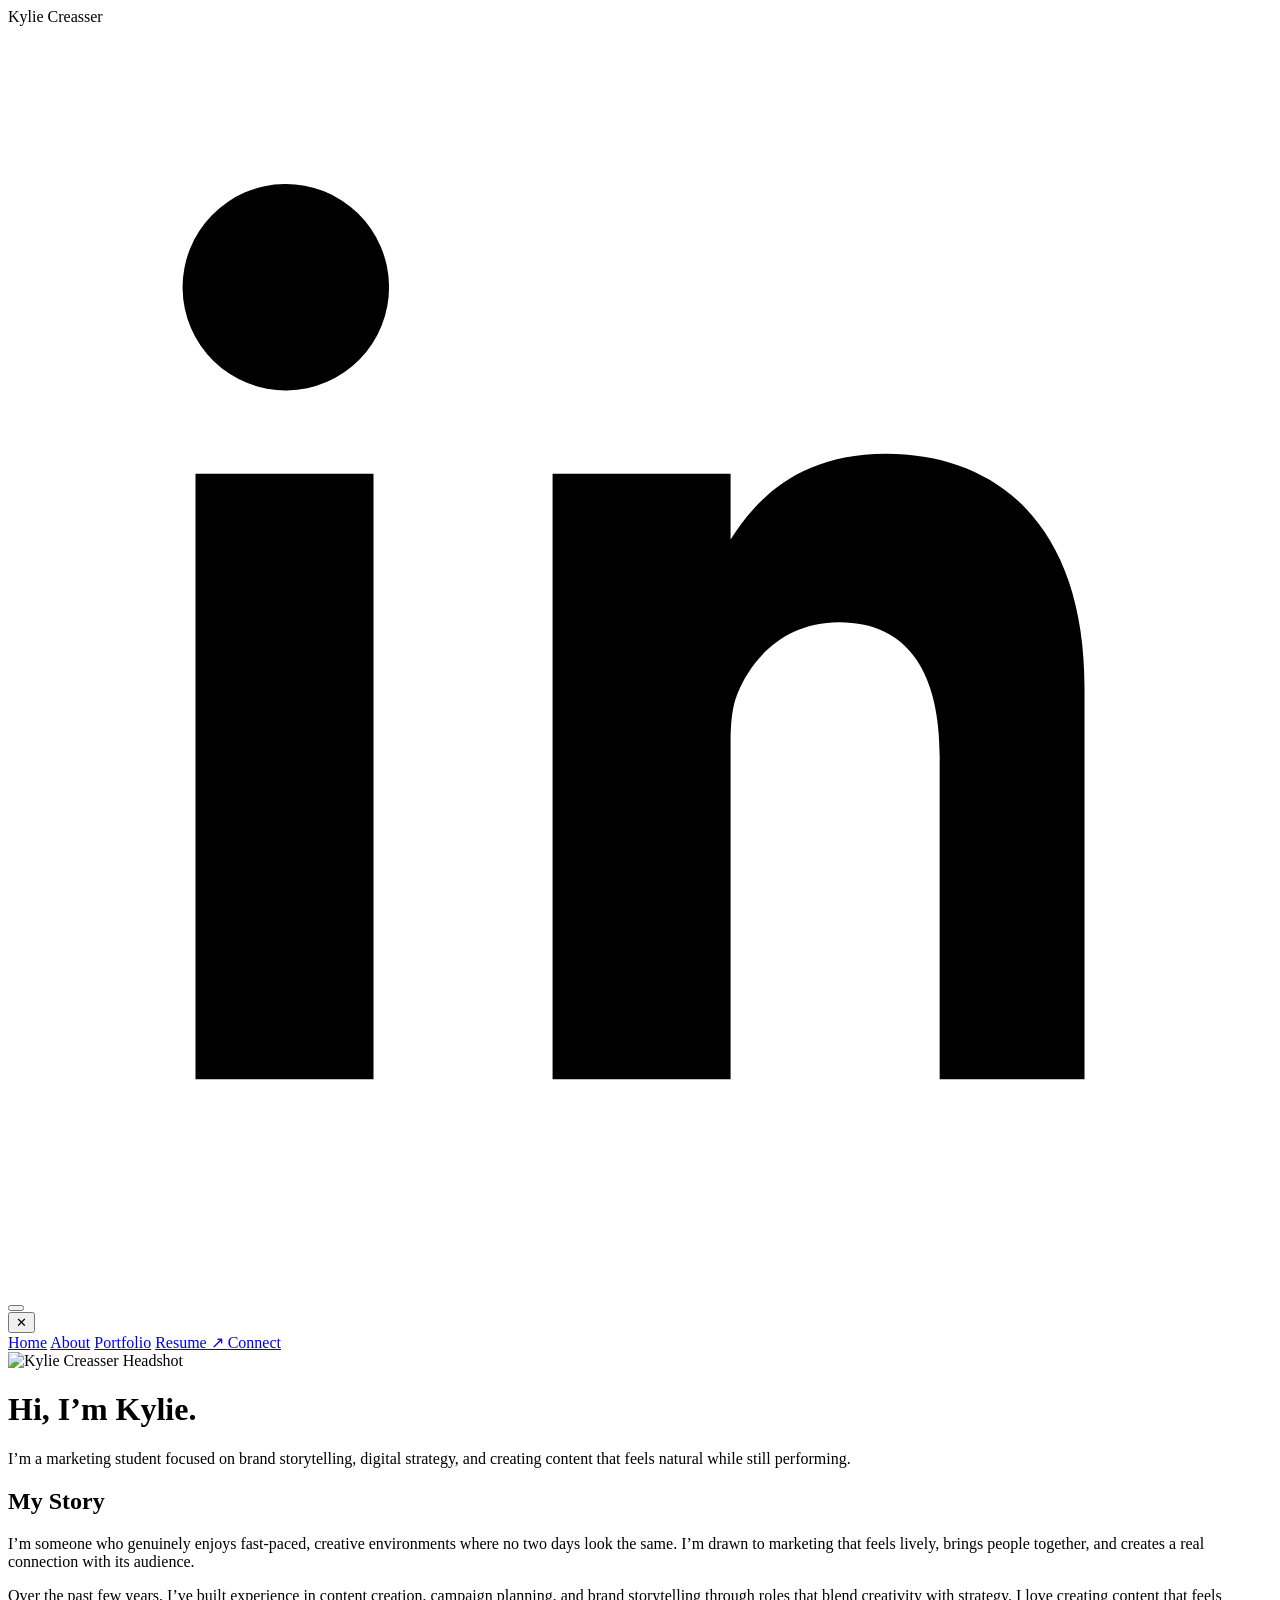
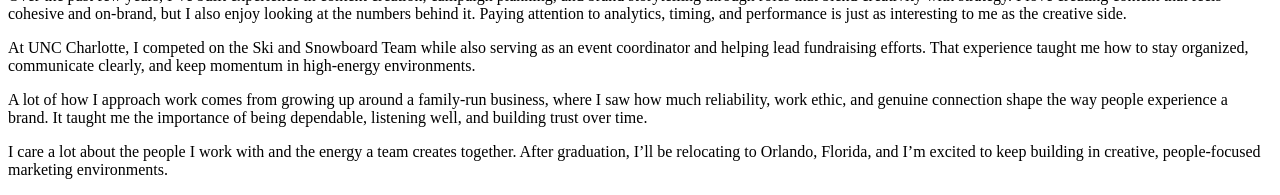
==== about.html @ ebdaeb6e "HTML Files" ====
<!DOCTYPE html>
<html>
<head>
    <title>About | Kylie Creasser</title>
    <link rel="preconnect" href="https://fonts.googleapis.com">
    <link rel="preconnect" href="https://fonts.gstatic.com" crossorigin>
    <link href="https://fonts.googleapis.com/css2?family=Fraunces:opsz,wght@9..144,600;9..144,800&family=Inter:wght@400;500;600&display=swap" rel="stylesheet">
    <link rel="stylesheet" href="styles.css">
</head>

<body>

  <!-- TOP BAR -->
  <div class="topbar">
    <div class="brand">Kylie Creasser</div>
  
    <a class="linkedin-btn" href="https://www.linkedin.com/in/kyliecreasser" target="_blank" rel="noopener noreferrer" aria-label="LinkedIn">
      <svg viewBox="0 0 24 24" aria-hidden="true">
        <path d="M6.94 8.5H3.56V20h3.38V8.5ZM5.25 3A1.96 1.96 0 1 0 5.3 6.92 1.96 1.96 0 0 0 5.25 3ZM20.44 12.55c0-3.02-1.61-4.43-3.77-4.43-1.74 0-2.52.96-2.95 1.63V8.5h-3.38V20h3.38v-6.41c0-.34.03-.67.13-.91.27-.67.89-1.36 1.93-1.36 1.36 0 1.91 1.03 1.91 2.54V20H20.44v-7.45Z"/>
      </svg>
    </a>
  
    <button class="menu-btn" id="openMenu" aria-label="Open menu">
      <span class="bar"></span>
      <span class="bar"></span>
      <span class="bar"></span>
    </button>
  </div>

  <!-- MENU OVERLAY -->
  <div class="menu-overlay" id="menuOverlay">
    <button class="close-btn" id="closeMenu" aria-label="Close menu">✕</button>

    <div class="menu-links">
      <a href="index.html" class="menu-link">Home</a>
      <a href="about.html" class="menu-link">About</a>
      <a href="portfolio.html" class="menu-link">Portfolio</a>
      <a href="resume.pdf" target="_blank" class="menu-link resume-link">
        Resume ↗
      </a>
      <a href="index.html#contact" class="menu-link">Connect</a>
    </div>
  </div>

  <!-- ABOUT CONTENT -->
  <div class="about-container">

    <div class="about-top">
      <div class="about-image">
        <!-- Replace src with your real headshot file later -->
        <img src="headshot.jpg" alt="Kylie Creasser Headshot">
      </div>

      <div class="about-intro">
        <h1>Hi, I’m Kylie.</h1>
        <p class="hero-deck">
          I’m a marketing student focused on brand storytelling, digital strategy, and creating content that feels natural while still performing.
          </p>
      </div>
    </div>

    <div class="about-story">
      <h2>My Story</h2>
    
      <p>
        I’m someone who genuinely enjoys fast-paced, creative environments where no two days look the same. I’m drawn to marketing that feels lively, brings people together, and creates a real connection with its audience.
      </p>
    
      <p>
        Over the past few years, I’ve built experience in content creation, campaign planning, and brand storytelling through roles that blend creativity with strategy. I love creating content that feels cohesive and on-brand, but I also enjoy looking at the numbers behind it. Paying attention to analytics, timing, and performance is just as interesting to me as the creative side.
      </p>
    
      <p>
        At UNC Charlotte, I competed on the Ski and Snowboard Team while also serving as an event coordinator and helping lead fundraising efforts. That experience taught me how to stay organized, communicate clearly, and keep momentum in high-energy environments.
      </p>
    
      <p>
        A lot of how I approach work comes from growing up around a family-run business, where I saw how much reliability, work ethic, and genuine connection shape the way people experience a brand. It taught me the importance of being dependable, listening well, and building trust over time.
      </p>
    
      <p>
        I care a lot about the people I work with and the energy a team creates together. After graduation, I’ll be relocating to Orlando, Florida, and I’m excited to keep building in creative, people-focused marketing environments.
      </p>
    </div>
  </div>
  

  <script src="script.js"></script>
</body>
</html>
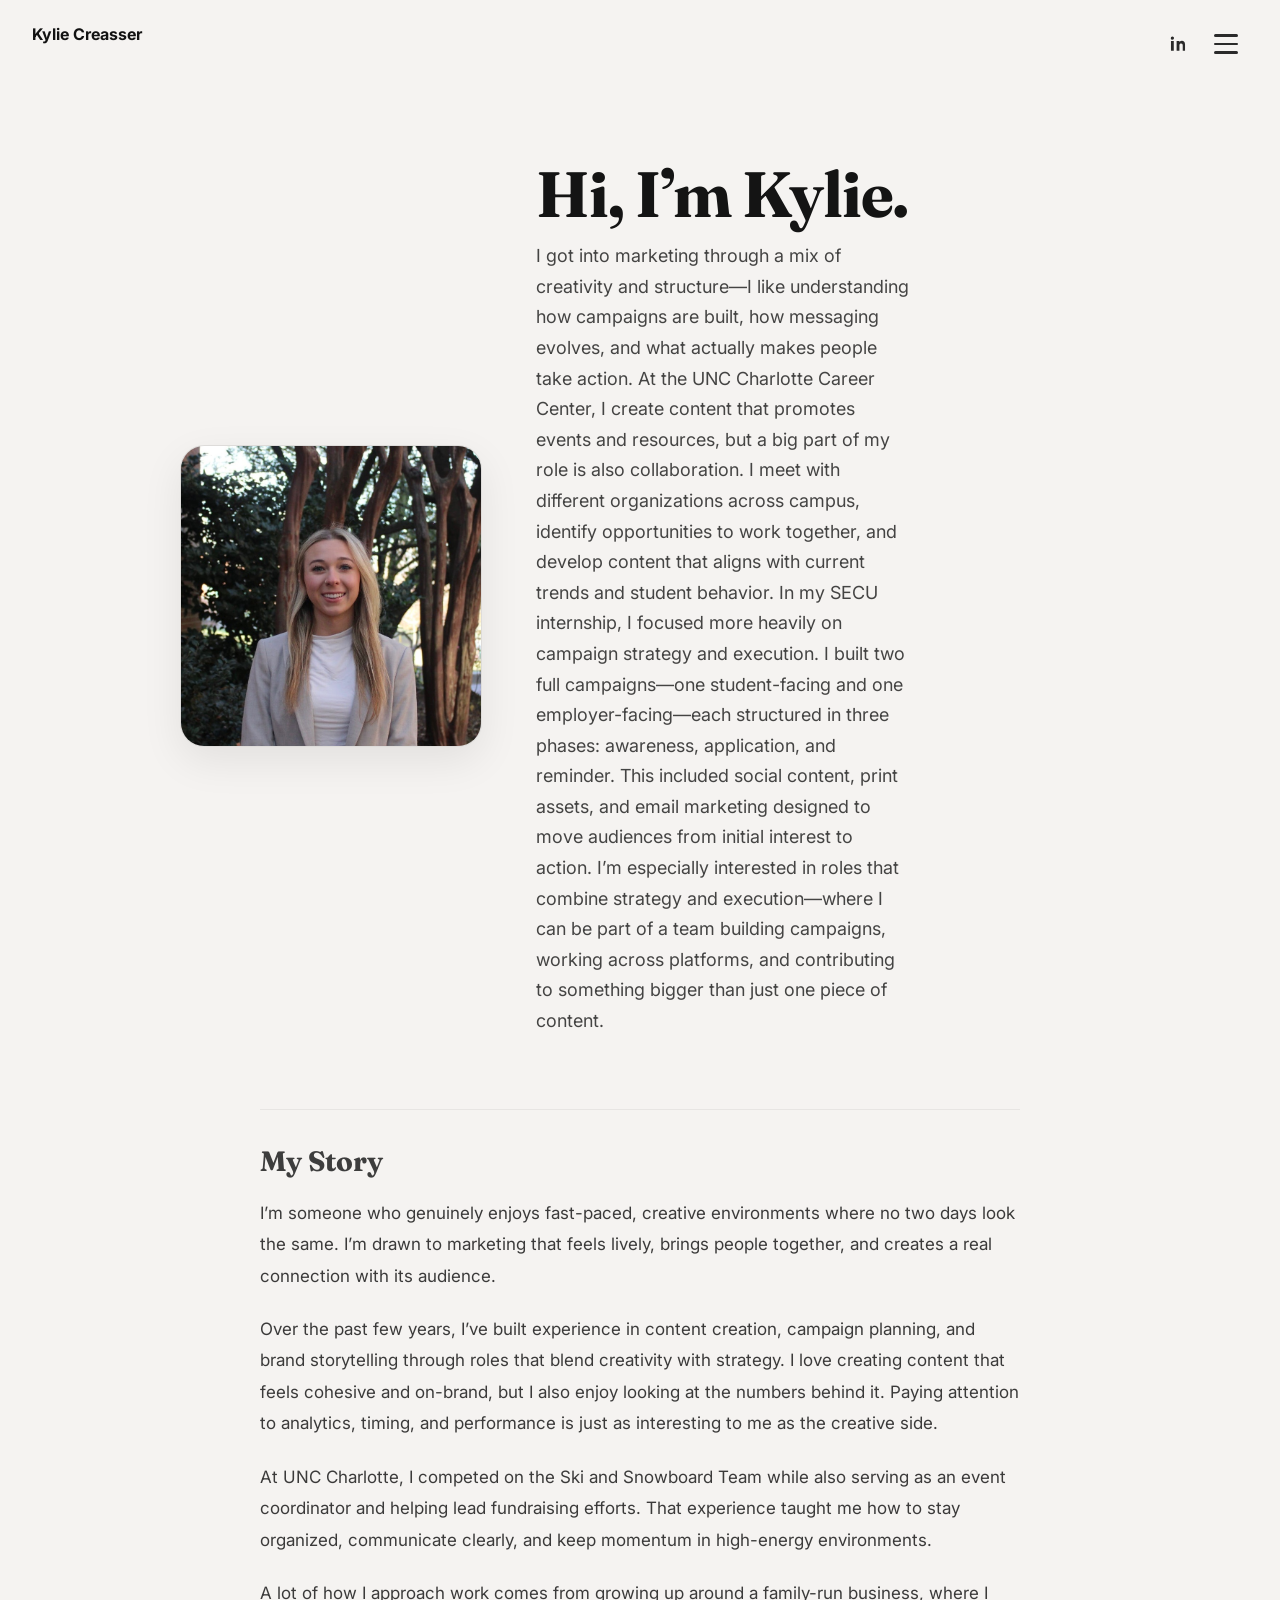
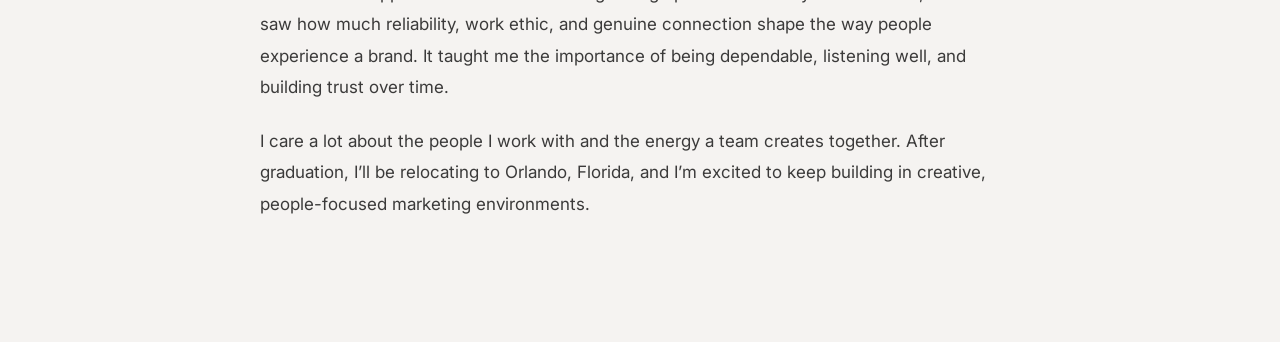
==== commit 6f27c7a7: "Info Updates" ====
--- a/about.html
+++ b/about.html
@@ -54,8 +54,13 @@
       <div class="about-intro">
         <h1>Hi, I’m Kylie.</h1>
         <p class="hero-deck">
-          I’m a marketing student focused on brand storytelling, digital strategy, and creating content that feels natural while still performing.
-          </p>
+          I got into marketing through a mix of creativity and structure—I like understanding how campaigns are built, how messaging evolves, and what actually makes people take action.
+
+          At the UNC Charlotte Career Center, I create content that promotes events and resources, but a big part of my role is also collaboration. I meet with different organizations across campus, identify opportunities to work together, and develop content that aligns with current trends and student behavior.
+
+          In my SECU internship, I focused more heavily on campaign strategy and execution. I built two full campaigns—one student-facing and one employer-facing—each structured in three phases: awareness, application, and reminder. This included social content, print assets, and email marketing designed to move audiences from initial interest to action.
+
+          I’m especially interested in roles that combine strategy and execution—where I can be part of a team building campaigns, working across platforms, and contributing to something bigger than just one piece of content.
       </div>
     </div>
 
--- a/styles.css
+++ b/styles.css
@@ -0,0 +1,1602 @@
+body{
+    font-family: var(--sans);
+    margin: 0;
+    padding-top: 120px;
+    color: #121212;
+   background: #f5f3f1; /* warmer and cleaner */
+  }
+
+  h1, h2, h3{
+    font-family: var(--serif);
+    color: #141414;
+  }
+  
+  h2{
+    opacity: 0.85;
+  }
+  
+  h3{
+    color: #4c39c7; /* deeper, richer, less electric */
+  }
+
+p {
+    max-width: 600px;
+    margin: 0 auto;
+    line-height: 1.6;
+}
+
+.section {
+    background-color: #1c1c1c;
+    padding: 30px;
+    margin: 30px auto;
+    border-radius: 12px;
+    max-width: 700px;
+}
+
+h4{
+    margin-top: 25px;
+    margin-bottom: 10px;
+    font-family: var(--sans);
+    font-weight: 600;
+    color: #2a2a2a;
+    letter-spacing: 0.02em;
+}
+
+ul{
+    padding-left: 20px;
+    margin: 10px 0 0 0;
+    max-width: 600px;
+}
+ul li::marker{
+    color: #4c39c7;
+    font-size: 0.9em;
+}
+
+li{
+    margin: 8px 0;
+    color: #2a2a2a;
+    line-height: 1.6;
+  }
+
+.cards {
+    display: flex;
+    gap: 20px;
+    margin-top: 20px;
+    justify-content: center;
+    flex-wrap: wrap;
+}
+
+.card {
+    background-color: #2a2a2a;
+    padding: 20px;
+    border-radius: 10px;
+    width: 200px;
+}
+
+.card h5 {
+    margin-top: 0;
+    color: #7c5cff;
+}
+
+/* --- HAMBURGER MENU --- */
+
+.topbar {
+  position: fixed;
+  top: 0;
+  left: 0;
+  width: 100%;
+  padding: 24px 32px;
+  z-index: 20000;
+  box-sizing: border-box;
+}
+
+.brand {
+  position: absolute;
+  top: 24px;
+  left: 32px;
+  font-weight: 700;
+}
+
+.menu-btn {
+  position: absolute;
+  top: 24px;
+  right: 32px;
+  z-index: 20001;
+  background: transparent;
+  border: 0;
+  cursor: pointer;
+  display: inline-flex;
+  flex-direction: column;
+  gap: 6px;
+  padding: 10px;
+  align-items: flex-end;
+  justify-content: center;
+  border-radius: 12px;
+  appearance: none;
+  -webkit-appearance: none;
+}
+
+.menu-btn:focus,
+.menu-btn:focus-visible {
+  outline: none;
+  box-shadow: none;
+}
+
+.bar {
+  width: 24px;
+  height: 2.5px;
+  background: #2a2a2a;
+  border-radius: 99px;
+  display: block;
+}
+
+/* Overlay hidden by default */
+.menu-overlay {
+  position: fixed;
+  inset: 0;
+  background: rgba(0, 0, 0, 0.95);
+  display: none;
+  z-index: 30000;
+}
+
+.menu-overlay.open {
+  display: flex;
+  align-items: center;
+  justify-content: center;
+}
+
+.close-btn {
+  position: absolute;
+  top: 24px;
+  right: 32px;
+  font-size: 28px;
+  background: none;
+  border: none;
+  color: white;
+  cursor: pointer;
+  z-index: 30001;
+}
+
+.menu-links {
+  display: flex;
+  flex-direction: column;
+  gap: 40px;
+  text-align: center;
+}
+
+.menu-link {
+  font-family: var(--serif);
+  font-size: clamp(48px, 8vw, 110px);
+  font-weight: 700; /* slightly bolder like your title */
+  letter-spacing: -0.03em;
+  color: #666;
+  text-decoration: none;
+  transition: 0.3s;
+}
+
+.menu-link:hover {
+  color: white;
+}
+body.menu-open .menu-btn {
+  opacity: 0;
+  pointer-events: none;
+}
+
+/* --- ABOUT PAGE LAYOUT --- */
+.about-container {
+  max-width: 1100px;
+  margin: 0 auto;
+  padding: 40px 24px 100px;
+}
+
+.about-top {
+  display: grid;
+  grid-template-columns: 300px 1fr;
+  gap: 56px;
+  align-items: center;
+  max-width: 920px;
+  margin: 0 auto;
+}
+
+.about-image img {
+  width: 100%;
+  aspect-ratio: 1 / 1;
+  object-fit: cover;
+  border-radius: 24px;
+  background: rgba(0,0,0,0.04);
+  border: 1px solid rgba(0,0,0,0.06);
+  box-shadow: 0 14px 40px rgba(0,0,0,0.08);
+}
+
+.about-intro h1 {
+  margin: 0 0 14px 0;
+  font-size: clamp(42px, 5vw, 64px);
+  line-height: 1.05;
+  letter-spacing: -0.02em;
+}
+
+.about-intro p {
+  margin: 0;
+  max-width: 34ch;
+  font-size: 18px;
+  line-height: 1.7;
+  color: rgba(0,0,0,0.72);
+}
+
+.about-story {
+  max-width: 760px;
+  margin: 72px auto 0;
+  padding-top: 34px;
+  border-top: 1px solid rgba(0,0,0,0.06);
+}
+
+.about-story h2 {
+  margin: 0 0 20px 0;
+  font-size: 28px;
+  color: rgba(0,0,0,0.88);
+  text-align: left;
+}
+
+.about-story p {
+  margin: 0 0 22px 0;
+  max-width: none;
+  font-size: 17px;
+  line-height: 1.85;
+  color: rgba(0,0,0,0.76);
+}
+
+@media (max-width: 860px) {
+  .about-top {
+    grid-template-columns: 1fr;
+    text-align: center;
+    gap: 28px;
+  }
+
+  .about-image {
+    max-width: 320px;
+    margin: 0 auto;
+  }
+
+  .about-intro p {
+    margin: 0 auto;
+    max-width: 36ch;
+  }
+
+  .about-story {
+    margin-top: 56px;
+  }
+}
+ /* --- CONNECT SECTION (clean + readable) --- */
+
+.connect-section {
+  margin-top: 120px;
+  padding: 60px 20px;
+  text-align: center;
+}
+
+.connect-section h2 {
+  font-size: 40px;
+  margin-bottom: 10px;
+  color: #141414;
+}
+
+.connect-section p {
+  margin-bottom: 30px;
+  color: rgba(0,0,0,0.65);
+}
+
+.connect-buttons {
+  display: flex;
+  gap: 16px;
+  justify-content: center;
+  flex-wrap: wrap;
+}
+
+.connect-btn {
+  padding: 14px 26px;
+  border-radius: 999px;
+  text-decoration: none;
+  font-weight: 600;
+  color: #2a2a2a;
+  background: rgba(255,255,255,0.7);
+  border: 1px solid rgba(0,0,0,0.08);
+  backdrop-filter: blur(6px);
+  transition: 0.25s ease;
+}
+
+.connect-btn:hover {
+  background: #4c39c7;
+  color: white;
+  border-color: #4c39c7;
+  transform: translateY(-2px);
+}
+
+  /* --- BRAND FONTS --- */
+:root{
+    --serif: "Fraunces", serif;
+    --sans: "Inter", system-ui, -apple-system, Segoe UI, Roboto, Arial;
+  }
+  
+  
+  /* Headline font */
+  h1{
+    font-family: var(--serif);
+    letter-spacing: -0.02em;
+  }
+  
+  /* ---------- HOME: dynamic pastel background ---------- */
+.home-bg{
+    min-height: 100vh;
+    position: relative;
+    overflow: hidden;
+  }
+  
+  
+  
+
+  
+  
+  
+  
+  /* ---------- HOME HERO (text on background) ---------- */
+  .home-hero{
+    max-width: 900px;
+    margin: 0 auto;
+    padding: 160px 28px 90px;
+    text-align: left;
+  }
+  
+  .home-title{
+    font-family: var(--serif, "Fraunces", serif);
+    font-size: clamp(52px, 7vw, 86px);
+    letter-spacing: -0.03em;
+    margin: 0 0 10px 0;
+    color: rgba(0,0,0,0.88);
+  }
+  
+  .home-subtitle{
+    margin: 0 0 26px 0;
+    font-size: 18px;
+    color: rgba(0,0,0,0.62);
+    max-width: 560px;
+  }
+  
+  .home-actions{
+    display: flex;
+    gap: 14px;
+  }
+  
+  .home-btn{
+    display: inline-block;
+    padding: 14px 18px;
+    border-radius: 12px;
+    text-decoration: none;
+    background: rgba(255,255,255,0.65);
+    border: 1px solid rgba(255,255,255,0.55);
+    backdrop-filter: blur(10px);
+    color: rgba(0,0,0,0.85);
+    font-weight: 600;
+  }
+  
+  .home-btn:hover{
+    background: rgba(255,255,255,0.78);
+  }
+
+  #bgCanvas{
+    position: fixed;
+    inset: 0;
+    width: 100%;
+    height: 100%;
+    z-index: -3;        /* behind your gradient + content */
+    pointer-events: none;
+  }
+
+ /* ===== PORTFOLIO PAGE ===== */
+
+ .portfolio-hero {
+  padding: 160px 40px 60px;
+  text-align: center;
+}
+
+ .portfolio-hero h1 {
+  font-size: 72px;
+  margin-bottom: 10px;
+  display: inline-block;
+
+  background: linear-gradient(
+    90deg,
+    #f2a7c6,
+    #f4b183,
+    #9ec5c4
+  );
+
+  background-clip: text;
+  -webkit-background-clip: text;
+  -webkit-text-fill-color: transparent;
+}
+
+
+
+.portfolio-hero p {
+  font-size: 20px;
+  color: #555;
+  max-width: 600px;
+  margin: 0 auto;
+}
+
+.portfolio-block {
+  padding: 60px 40px;
+  max-width: 1100px;
+  margin: 0 auto;
+}
+
+.portfolio-block h2 {
+  font-size: 34px;
+  margin-bottom: 15px;
+}
+
+.portfolio-block p {
+  margin-bottom: 30px;
+  color: #444;
+}
+
+.portfolio-grid {
+  display: grid;
+  grid-template-columns: repeat(auto-fit, minmax(260px, 1fr));
+  gap: 28px;
+}
+
+.work-card {
+  display: block;
+  position: relative;
+  overflow: hidden;
+  background: rgba(255,255,255,0.92);
+  padding: 28px;
+  border-radius: 22px;
+  text-decoration: none;
+  color: #121212;
+  border: 1px solid rgba(0,0,0,0.05);
+  box-shadow: 0 10px 28px rgba(0,0,0,0.05);
+  transition: transform 0.25s ease, box-shadow 0.25s ease;
+}
+
+.work-card::before {
+  content: "";
+  position: absolute;
+  top: 0;
+  left: 0;
+  width: 100%;
+  height: 4px;
+  background: linear-gradient(to right, #d8d1ca, #c6beb7);
+  opacity: 0;
+  transition: opacity 0.25s ease;
+}
+
+.work-card:hover {
+  transform: translateY(-6px);
+  box-shadow: 0 16px 40px rgba(0,0,0,0.08);
+}
+
+.work-card:hover::before {
+  opacity: 1;
+}
+
+.work-card h3 {
+  margin: 0 0 12px 0;
+  font-size: 28px;
+  line-height: 1.08;
+  letter-spacing: -0.02em;
+  color: #141414;
+}
+
+.work-card p {
+  font-size: 15px;
+  line-height: 1.65;
+  color: rgba(0,0,0,0.68);
+  margin: 0;
+}
+
+.detail {
+  margin-top: 26px;
+  padding: 22px 24px;
+  border-radius: 16px;
+  background: rgba(255,255,255,0.55);
+  border: 1px solid rgba(0,0,0,0.06);
+}
+
+.detail h3 {
+  margin: 0 0 8px 0;
+}
+
+.big-card {
+  min-height: 250px;
+  display: flex;
+  flex-direction: column;
+  justify-content: space-between;
+}
+
+.work-card .pill {
+  display: inline-block;
+  margin-top: 20px;
+  font-size: 12px;
+  padding: 7px 12px;
+  border-radius: 999px;
+  background: rgba(0,0,0,0.05);
+  border: 1px solid rgba(0,0,0,0.06);
+  color: rgba(0,0,0,0.68);
+  width: fit-content;
+}
+
+  /* ===== PROJECT PAGE ===== */
+
+  .project-hero{
+    padding: 40px 40px 40px;   /* was huge */
+    max-width: 900px;
+    margin: 0 auto;
+  }
+  
+  .project-hero h1{
+    font-size: 46px;
+    margin-bottom: 12px;
+  }
+  
+  .project-hero p{
+    font-size: 18px;
+    color: #3a3a3a;
+    line-height: 1.6;
+  }
+  
+  .project-section{
+    padding: 70px 20px;
+    max-width: 900px;
+    margin: 0 auto;
+  }
+  
+  .project-section h2{
+    margin-bottom: 24px;
+    color: #1a1a1a;
+    letter-spacing: -0.01em;
+  }
+  
+  .meta-grid{
+    display: grid;
+    grid-template-columns: 1fr 1fr;
+    gap: 40px;
+  }
+  
+  .phase-card{
+    background: #ffffff;
+    border: 1px solid rgba(0,0,0,0.05);
+    border-left: 4px solid #4c39c7; /* subtle brand accent */
+    padding: 28px;
+    border-radius: 16px;
+    margin-bottom: 28px;
+    box-shadow: 0 10px 28px rgba(0,0,0,0.06);
+    transition: transform 0.25s ease, box-shadow 0.25s ease;
+  }
+  .phase-card:hover{
+    transform: translateY(-4px);
+    box-shadow: 0 16px 40px rgba(0,0,0,0.08);
+  }
+  
+  .work-grid{
+    display: grid;
+    grid-template-columns: repeat(auto-fit, minmax(220px, 1fr));
+    gap: 20px;
+  }
+  
+  .work-placeholder{
+    background: #f3f3f3;
+    height: 180px;
+    border-radius: 14px;
+    display: flex;
+    align-items: center;
+    justify-content: center;
+    color: #777;
+    font-size: 14px;
+  }
+  .impact-grid{
+    display: grid;
+    grid-template-columns: repeat(auto-fit, minmax(220px, 1fr));
+    gap: 20px;
+  }
+  
+  .impact-card{
+    padding: 22px;
+    border-radius: 16px;
+    background: rgba(255,255,255,0.6);
+    border: 1px solid rgba(0,0,0,0.05);
+  }
+  
+  .impact-card h3{
+    margin-top: 0;
+    margin-bottom: 10px;
+  }
+
+  /*override?*/
+  .phase-card h3{
+    color: #4c39c7;
+    font-weight: 600;
+  }
+
+  /* Subtle alternating sections for visual rhythm */
+.project-section:nth-of-type(even){
+    background: rgba(0,0,0,0.02);
+    border-top: 1px solid rgba(0,0,0,0.04);
+    border-bottom: 1px solid rgba(0,0,0,0.04);
+  }
+
+  .work-image{
+    width: 100%;
+    border-radius: 14px;
+    object-fit: cover;
+    box-shadow: 0 8px 20px rgba(0,0,0,0.06);
+    transition: transform 0.3s ease;
+  }
+  
+  .work-image:hover{
+    transform: scale(1.02);
+  }
+
+/* ===== ASSET SHOWCASE (clean + consistent sizing) ===== */
+
+.asset-showcase{
+    display: grid;
+    grid-template-columns: 1.3fr 1fr;
+    gap: 28px;
+    align-items: start;
+    margin-top: 30px;
+  }
+  
+  /* Featured card spans rows (your current layout idea) */
+  .asset-card.featured{
+    grid-row: span 2;
+  }
+  
+  .asset-card{
+    margin: 0;
+    background: #ffffff;
+    border-radius: 20px;
+    overflow: hidden;
+    box-shadow: 0 14px 40px rgba(0,0,0,0.08);
+    border: 1px solid rgba(0,0,0,0.06);
+  }
+  
+  /* Make the link behave like a block so the image fills cleanly */
+  .asset-card > a{
+    display: block;
+    width: 100%;
+  }
+  
+  /*
+    Key change:
+    - Remove height:100% (causes weird stretching)
+    - Use height:auto so images keep their natural proportions
+    - Control size with max-height instead of forcing hard heights
+  */
+  .asset-card img{
+    width: 100%;
+    height: auto;
+    display: block;
+    object-fit: contain;
+    background: #f3f1ee;
+    padding: 18px;
+    box-sizing: border-box;
+  }
+  
+  /* Soft sizing targets (less “forced” than fixed heights) */
+  .asset-card.featured img{
+    max-height: 560px;
+  }
+  
+  .asset-card:not(.featured) img{
+    max-height: 300px;
+  }
+  
+  /* Caption */
+  .asset-card figcaption{
+    padding: 18px 22px 22px;
+    font-size: 15px;
+    color: #2a2a2a;
+    line-height: 1.5;
+  }
+  
+  .asset-card strong{
+    display: block;
+    margin-bottom: 6px;
+  }
+  
+  /* Responsive */
+  @media (max-width: 900px){
+    .asset-showcase{
+      grid-template-columns: 1fr;
+    }
+  
+    .asset-card.featured{
+      grid-row: auto;
+    }
+  
+    .asset-card.featured img{
+      max-height: 520px;
+    }
+  }
+  /* ===== INTERN MEDIA SECTION ===== */
+  .intern-media{
+    margin-top: 30px;
+  }
+  
+  .muted{
+    color: rgba(0,0,0,0.65);
+    max-width: 720px;
+  }
+  
+  .intern-image-grid{
+    display: grid;
+    grid-template-columns: repeat(3, minmax(0, 1fr));
+    gap: 18px;
+    margin-top: 18px;
+  }
+  
+  .media-card{
+    background: #fff;
+    border: 1px solid rgba(0,0,0,0.06);
+    border-radius: 18px;
+    overflow: hidden;
+    box-shadow: 0 10px 28px rgba(0,0,0,0.06);
+  }
+  
+  .media-card img{
+    width: 100%;
+    height: 260px;
+    object-fit: cover;
+    display: block;
+  }
+  
+  .media-card figcaption{
+    padding: 14px 16px 18px;
+    font-size: 14px;
+    line-height: 1.45;
+    color: #2a2a2a;
+  }
+  
+  .intern-reel-grid{
+    display: grid;
+    grid-template-columns: repeat(2, minmax(0, 1fr));
+    gap: 18px;
+    margin-top: 22px;
+  }
+  
+  .reel-card{
+    background: #f3f1ee;
+    border: 1px solid rgba(0,0,0,0.06);
+    border-radius: 18px;
+    overflow: hidden;
+    box-shadow: 0 10px 28px rgba(0,0,0,0.06);
+  }
+  
+  .reel-video{
+    width: 100%;
+    height: 100%;
+    object-fit: cover;
+    filter: brightness(0.92) saturate(0.9) contrast(0.98);
+  }
+  
+  .reel-caption{
+    padding: 14px 16px 18px;
+    font-size: 14px;
+    line-height: 1.45;
+    color: #2a2a2a;
+  }
+  
+  /* responsive */
+  @media (max-width: 900px){
+    .intern-image-grid{ grid-template-columns: 1fr; }
+    .intern-reel-grid{ grid-template-columns: 1fr; }
+    .reel-video{ height: 420px; }
+  }
+
+  /* ===== SECU HERO CLEANUP ===== */
+
+.project-hero{
+  border-bottom: 1px solid rgba(0,0,0,0.06);
+  text-align: center;
+  padding: 90px 20px 40px;
+}
+
+.project-hero h1{
+  max-width: 18ch;
+  margin: 0 auto 16px;
+  line-height: 1.05;
+  letter-spacing: -0.02em;
+}
+
+.hero-deck{
+  max-width: 60ch;
+  margin: 0 auto;
+  font-size: 18px;
+  line-height: 1.6;
+  color: rgba(0,0,0,0.7);
+}
+
+/* Pill styling */
+.hero-meta{
+  display: flex;
+  gap: 10px;
+  justify-content: center;
+  flex-wrap: wrap;
+  margin-top: 20px;
+}
+
+.pill{
+  padding: 8px 14px;
+  border-radius: 999px;
+  font-size: 13px;
+  background: rgba(0,0,0,0.05);
+  border: 1px solid rgba(0,0,0,0.06);
+  color: rgba(0,0,0,0.75);
+}
+
+/* Section text consistency */
+.project-section p{
+  max-width: 70ch;
+  line-height: 1.7;
+  color: rgba(0,0,0,0.78);
+}
+
+/* Make Focus Areas / Platforms feel intentional */
+.meta-grid{
+  margin-top: 30px;
+  gap: 50px;
+}
+
+.meta-grid h4{
+  font-size: 13px;
+  letter-spacing: 0.08em;
+  text-transform: uppercase;
+  color: rgba(0,0,0,0.55);
+  margin-bottom: 12px;
+}
+
+.meta-grid li{
+  margin: 8px 0;
+}
+
+.hero-deck{
+  font-size: 18px;
+  line-height: 1.65;
+  color: rgba(0,0,0,0.72);
+}
+
+/* ===== CAREER CENTER PAGE LAYOUT ===== */
+
+.project-hero{
+  text-align: center;
+  padding: 90px 20px 40px;
+}
+
+.project-hero h1{
+  max-width: 22ch;
+  margin: 0 auto 14px;
+  line-height: 1.05;
+  letter-spacing: -0.02em;
+}
+
+.hero-deck{
+  max-width: 62ch;
+  margin: 0 auto;
+  font-size: 18px;
+  line-height: 1.65;
+  color: rgba(0,0,0,0.72);
+}
+
+.hero-meta{
+  display: flex;
+  gap: 10px;
+  justify-content: center;
+  flex-wrap: wrap;
+  margin-top: 18px;
+}
+
+.pill{
+  display: inline-flex;
+  align-items: center;
+  padding: 8px 12px;
+  border-radius: 999px;
+  font-size: 13px;
+  background: rgba(0,0,0,0.05);
+  border: 1px solid rgba(0,0,0,0.06);
+  color: rgba(0,0,0,0.75);
+}
+
+.project-section{
+  max-width: 1000px;
+  margin: 0 auto;
+  padding: 56px 20px;
+}
+
+.project-section h2{
+  margin: 0 0 14px;
+  letter-spacing: -0.01em;
+}
+
+.project-section p{
+  max-width: 74ch;
+  line-height: 1.75;
+  color: rgba(0,0,0,0.78);
+}
+
+
+.meta-grid{
+  display: grid;
+  grid-template-columns: 1fr 1fr;
+  gap: 60px;
+  max-width: 74ch;
+  margin: 28px auto 0;
+}
+
+.meta-grid ul{
+  padding-left: 20px;
+  margin: 0;
+  max-width: none;
+}
+
+.meta-grid li{
+  margin: 10px 0;
+  line-height: 1.7;
+}
+
+.muted{
+  display: block;
+  margin-top: 6px;
+  font-size: 13px;
+  color: rgba(0,0,0,0.62);
+}
+
+/* Reels: featured + stack */
+.reel-feature{
+  display: grid;
+  grid-template-columns: 1.15fr 0.95fr;
+  gap: 24px;
+  margin-top: 26px;
+  align-items: start;
+}
+
+.reel-card{
+  background: #fff;
+  border-radius: 20px;
+  overflow: hidden;
+  border: 1px solid rgba(0,0,0,0.06);
+  box-shadow: 0 14px 40px rgba(0,0,0,0.08);
+}
+
+.reel-video{
+  width: 100%;
+  height: auto;
+  display: block;
+  background: rgba(0,0,0,0.04);
+}
+
+.reel-card figcaption{
+  padding: 16px 18px 18px;
+}
+
+.reel-stack{
+  display: grid;
+  gap: 22px;
+}
+
+.reel-card--featured .reel-video{
+  aspect-ratio: 9 / 16;
+  object-fit: cover;
+  max-height: 500px;
+  margin: 0 auto;
+}
+
+.reel-card:not(.reel-card--featured) .reel-video{
+  aspect-ratio: 9 / 16;
+  object-fit: cover;
+  max-height: 455px;
+  margin: 0 auto;
+}
+
+/* Story section */
+.story-grid{
+  display: grid;
+  grid-template-columns: 1.2fr 0.88fr;
+  gap: 24px;
+  margin-top: 26px;
+  align-items: start;
+}
+
+.story-card{
+  background: #fff;
+  border-radius: 20px;
+  overflow: hidden;
+  border: 1px solid rgba(0,0,0,0.06);
+  box-shadow: 0 14px 40px rgba(0,0,0,0.08);
+}
+
+.story-card img{
+  width: 100%;
+  height: auto;
+  display: block;
+}
+.story-layout{
+  display: grid;
+  grid-template-columns: 1.2fr 0.88fr;
+  gap: 24px;
+  margin-top: 26px;
+  align-items: start;
+}
+
+.story-stack{
+  display: grid;
+  gap: 24px;
+}
+
+
+
+@media (max-width: 950px){
+  .story-layout{
+    grid-template-columns: 1fr;
+  }
+}
+.story-card figcaption{
+  padding: 16px 18px 18px;
+}
+.story-card figcaption,
+.reel-card figcaption,
+.asset-card figcaption{
+  padding: 16px 18px 18px;
+}
+
+.story-card strong,
+.reel-card strong,
+.asset-card strong{
+  display: block;
+  margin-bottom: 4px;
+  font-size: 15px;
+  color: #1a1a1a;
+}
+
+.story-card--wide img{
+  max-height: 420px;
+  object-fit: cover;
+}
+
+/* Asset showcase single tweak */
+.asset-showcase.single{
+  grid-template-columns: 1fr;
+}
+.asset-showcase.single{
+  grid-template-columns: 1fr;
+  max-width: 860px;
+  margin: 26px auto 0;
+}
+.insight-note{
+  margin: 28px 0 40px; /* THIS fixes it */
+  padding: 20px 22px;
+  background: rgba(255,255,255,0.72);
+  border: 1px solid rgba(0,0,0,0.06);
+  border-radius: 18px;
+  box-shadow: 0 8px 24px rgba(0,0,0,0.04);
+}
+
+.insight-note h4{
+  margin: 0 0 8px;
+  font-size: 13px;
+  letter-spacing: 0.08em;
+  text-transform: uppercase;
+  color: rgba(0,0,0,0.55);
+}
+
+.insight-note p{
+  margin: 0;
+  max-width: 68ch;
+}
+/* Mobile */
+@media (max-width: 950px){
+  .reel-feature{
+    grid-template-columns: 1fr;
+  }
+  .story-grid{
+    grid-template-columns: 1fr;
+  }
+}
+/* ===== CAREER HERO MATCH SECU ===== */
+
+body:not(.secu-page) .project-hero h1 {
+  max-width: 16ch;
+  margin: 0 auto 16px;
+  font-size: clamp(42px, 6vw, 72px);
+  line-height: 1.02;
+  letter-spacing: -0.03em;
+  display: inline-block;
+
+  background: linear-gradient(
+    90deg,
+    #f2a7c6,
+    #f4b183,
+    #9ec5c4
+  );
+  background-clip: text;
+  -webkit-background-clip: text;
+  -webkit-text-fill-color: transparent;
+}
+.reel-card,
+.reel-video,
+.story-card,
+.story-card img {
+  position: relative;
+  z-index: 1;
+}
+
+.linkedin-btn {
+  position: absolute;
+  top: 26px;
+  right: 84px;
+  width: 36px;
+  height: 36px;
+  display: inline-flex;
+  align-items: center;
+  justify-content: center;
+  color: #2a2a2a;
+  text-decoration: none;
+  border-radius: 999px;
+  transition: 0.2s ease;
+}
+
+.linkedin-btn svg {
+  width: 20px;
+  height: 20px;
+  fill: currentColor;
+}
+
+.linkedin-btn:hover {
+  opacity: 0.7;
+  transform: translateY(-1px);
+}
+
+body.menu-open .linkedin-btn {
+  opacity: 0;
+  pointer-events: none;
+}
+.connect-section {
+  border-top: 1px solid rgba(0,0,0,0.06);
+}
+/* --- SUBTLE PAGE REVEAL --- */
+
+.fade-up {
+  opacity: 0;
+  transform: translateY(18px);
+  animation: fadeUp 0.8s ease forwards;
+}
+
+.fade-up-delay-1 {
+  animation-delay: 0.12s;
+}
+
+.fade-up-delay-2 {
+  animation-delay: 0.24s;
+}
+
+.fade-up-delay-3 {
+  animation-delay: 0.36s;
+}
+
+@keyframes fadeUp {
+  to {
+    opacity: 1;
+    transform: translateY(0);
+  }
+}
+/* --- PAGE TRANSITIONS --- */
+
+body {
+  opacity: 0;
+  transition: opacity 0.45s ease;
+}
+
+body.page-loaded {
+  opacity: 1;
+}
+
+body.page-exit {
+  opacity: 0;
+}
+.menu-overlay {
+  opacity: 0;
+  transition: opacity 0.25s ease;
+}
+
+.menu-overlay.open {
+  opacity: 1;
+}
+/* ===== SECU PAGE ===== */
+
+.secu-page {
+  max-width: 1120px;
+  margin: 0 auto;
+  padding: 10px 20px 100px;
+}
+
+.secu-page .project-hero {
+  max-width: 920px;
+  margin: 0 auto 30px;
+  padding: 70px 20px 40px;
+  text-align: center;
+  border-bottom: 1px solid rgba(0,0,0,0.06);
+}
+
+.secu-page .project-hero h1 {
+  max-width: 12ch;
+  margin: 0 auto 16px;
+  font-size: clamp(42px, 6vw, 72px);
+  line-height: 1.02;
+  letter-spacing: -0.03em;
+  display: inline-block;
+
+  background: linear-gradient(
+    90deg,
+    #f2a7c6,
+    #f4b183,
+    #9ec5c4
+  );
+  background-clip: text;
+  -webkit-background-clip: text;
+  -webkit-text-fill-color: transparent;
+}
+
+.secu-page .hero-deck {
+  max-width: 54ch;
+  margin: 0 auto;
+  font-size: 18px;
+  line-height: 1.7;
+  color: rgba(0,0,0,0.68);
+}
+
+.secu-page .hero-meta {
+  display: flex;
+  justify-content: center;
+  flex-wrap: wrap;
+  gap: 10px;
+  margin-top: 22px;
+}
+
+.secu-page .pill {
+  display: inline-flex;
+  align-items: center;
+  padding: 8px 12px;
+  border-radius: 999px;
+  font-size: 13px;
+  background: rgba(0,0,0,0.05);
+  border: 1px solid rgba(0,0,0,0.06);
+  color: rgba(0,0,0,0.75);
+  box-shadow: none;
+}
+
+.secu-page .role-scope {
+  max-width: 980px;
+  margin: 0 auto 40px;
+  padding: 52px 20px;
+}
+
+.secu-page .role-scope > p:not(.section-label) {
+  max-width: 74ch;
+  margin: 0 auto 24px;
+}
+
+.secu-page .role-meta {
+  display: grid;
+  grid-template-columns: 1fr 1fr;
+  gap: 60px;
+  max-width: 74ch;
+  margin: 8px auto 0;
+}
+
+.secu-page .role-meta h4 {
+  margin: 0 0 12px;
+  font-size: 13px;
+  letter-spacing: 0.08em;
+  text-transform: uppercase;
+  color: rgba(0,0,0,0.55);
+}
+
+.secu-page .role-meta ul {
+  margin: 0;
+  padding-left: 20px;
+  max-width: none;
+}
+
+.secu-page .role-meta li {
+  list-style: disc;
+  padding: 0;
+  background: none;
+  border-radius: 0;
+  font-size: 16px;
+  line-height: 1.7;
+  margin: 10px 0;
+}
+
+.secu-page .project-section {
+  max-width: 980px;
+  margin: 0 auto;
+  padding: 52px 20px;
+}
+
+.secu-page .project-section + .project-section {
+  border-top: 1px solid rgba(0,0,0,0.06);
+  margin-top: 20px;
+  padding-top: 40px;
+}
+
+.secu-page .project-section h2 {
+  margin: 0 0 14px;
+  font-size: 28px;
+  letter-spacing: -0.02em;
+  color: #141414;
+  text-align: left;
+}
+
+.secu-page .project-section p {
+  max-width: 68ch;
+  margin: 0;
+  line-height: 1.8;
+  color: rgba(0,0,0,0.74);
+}
+
+.secu-page .project-section > p {
+  margin-bottom: 26px;
+}
+
+.secu-page .section-label,
+.section-label {
+  font-size: 12px;
+  letter-spacing: 0.08em;
+  text-transform: uppercase;
+  color: rgba(0,0,0,0.5);
+  margin: 0 0 12px;
+}
+
+.secu-page .phase-section .section-label {
+  color: #b98aa5;
+  letter-spacing: 0.1em;
+  margin-bottom: 10px;
+}
+
+.secu-page .meta-grid,
+.secu-page .impact-grid {
+  margin-top: 28px;
+  align-items: start;
+}
+
+.secu-page .phase-card,
+.secu-page .impact-card,
+.secu-page .media-card,
+.secu-page .reel-card,
+.secu-page .asset-card,
+.secu-page .story-card {
+  background: rgba(255,255,255,0.92);
+  border: 1px solid rgba(0,0,0,0.05);
+  box-shadow: 0 10px 28px rgba(0,0,0,0.05);
+}
+
+.secu-page .phase-card {
+  border-left: 0;
+  border-radius: 20px;
+  padding: 26px;
+}
+
+.secu-page .phase-card h3,
+.secu-page .impact-card h3,
+.secu-page .story-card h3 {
+  color: #1f1f1f;
+}
+
+.secu-page .phase-card p,
+.secu-page .impact-card p,
+.secu-page figcaption {
+  margin: 0;
+  color: rgba(0,0,0,0.72);
+}
+
+.secu-page ul {
+  margin-top: 8px;
+}
+
+.secu-page .asset-showcase,
+.secu-page .story-grid,
+.secu-page .reel-feature {
+  margin-top: 24px;
+}
+
+.secu-page .asset-showcase {
+  display: grid;
+  grid-template-columns: repeat(3, 1fr);
+  gap: 28px;
+  align-items: start;
+  margin-top: 0;
+}
+
+.secu-page .asset-card {
+  display: flex;
+  flex-direction: column;
+  height: 100%;
+  border-radius: 22px;
+  overflow: hidden;
+}
+
+
+.secu-page .asset-card::before {
+  content: "";
+  position: absolute;
+  top: 0;
+  left: 0;
+  width: 100%;
+  height: 4px;
+  background: linear-gradient(to right, #f2a7c6, #f4b183, #9ec5c4);
+  opacity: 0.7;
+}
+.secu-page .impact-card {
+  background: rgba(255,255,255,0.78);
+  border: 1px solid rgba(0,0,0,0.05);
+  box-shadow: 0 12px 30px rgba(0,0,0,0.04);
+}
+
+.secu-page .asset-card.featured {
+  grid-row: auto;
+}
+
+.secu-page .asset-card img {
+  width: 100%;
+  height: 260px;
+  object-fit: contain;
+  background: #f6f3ef;
+  padding: 14px;
+  box-sizing: border-box;
+  border-radius: 18px;
+}
+
+.secu-page .asset-card.featured img,
+.secu-page .asset-card:not(.featured) img {
+  height: 280px;
+  max-height: none;
+}
+
+.secu-page .asset-card figcaption {
+  flex-grow: 1;
+  padding: 14px 10px 0;
+  font-size: 14px;
+  line-height: 1.55;
+  color: rgba(0,0,0,0.74);
+}
+
+.secu-page .asset-card strong {
+  display: block;
+  margin-bottom: 6px;
+  font-size: 16px;
+  color: #1f1f1f;
+}
+
+.secu-page .asset-card img,
+.secu-page .media-card img,
+.secu-page .story-card img {
+  background: #f6f3ef;
+}
+
+.secu-page .intern-media {
+  max-width: 980px;
+  margin: 0 auto;
+  padding: 20px 20px 0;
+}
+
+.secu-page .intern-media h3 {
+  margin: 0 0 12px;
+  font-size: 30px;
+  letter-spacing: -0.02em;
+  color: #141414;
+}
+
+.secu-page .intern-media .muted {
+  max-width: 68ch;
+  line-height: 1.75;
+  color: rgba(0,0,0,0.68);
+}
+
+.secu-page .intern-image-grid,
+.secu-page .intern-reel-grid {
+  margin-top: 24px;
+}
+
+.secu-page .project-section:nth-of-type(even) {
+  background: transparent;
+  border-top: none;
+  border-bottom: none;
+}
+
+.secu-logo {
+  width: 100px;
+  height: auto;
+  opacity: 0.9;
+}
+
+@media (max-width: 980px) {
+  .secu-page .asset-showcase {
+    grid-template-columns: 1fr;
+  }
+
+  .secu-page .asset-card img,
+  .secu-page .asset-card.featured img,
+  .secu-page .asset-card:not(.featured) img {
+    height: auto;
+    max-height: 480px;
+  }
+}
+
+@media (max-width: 900px) {
+  .secu-page {
+    padding: 0 16px 80px;
+  }
+
+  .secu-page .project-hero {
+    padding: 54px 12px 26px;
+  }
+
+  .secu-page .project-section {
+    padding: 42px 12px;
+  }
+}
+
+@media (max-width: 768px) {
+  .secu-page .role-meta {
+    grid-template-columns: 1fr;
+  }
+}
+.secu-page .section-label + p + .asset-showcase + .section-label {
+  margin-top: 60px;
+}
+.build-credit {
+  position: fixed;
+  bottom: 12px;
+  left: 50%;
+  transform: translateX(-50%);
+
+  font-size: 13px;
+  color: rgba(0,0,0,0.55);
+  letter-spacing: 0.01em;
+
+  z-index: 10;
+  pointer-events: none; /* so it never blocks clicks */
+}
+.connect-section {
+  margin-top: 100px;
+  padding: 80px 20px 140px; /* extra bottom space */
+}
+.heart {
+  color: #ff2a7f;
+  font-size: 14px;
+}.reel-grid {
+  display: grid;
+  grid-template-columns: repeat(3, 1fr);
+  gap: 22px;
+  margin-top: 28px;
+}
+
+.reel-card {
+  background: #fff;
+  border-radius: 20px;
+  overflow: hidden;
+  border: 1px solid rgba(0,0,0,0.06);
+  box-shadow: 0 14px 40px rgba(0,0,0,0.08);
+}
+
+.reel-video {
+  width: 100%;
+  aspect-ratio: 9 / 16;
+  object-fit: cover;
+  display: block;
+}
+
+.reel-card figcaption {
+  padding: 16px 18px 18px;
+}
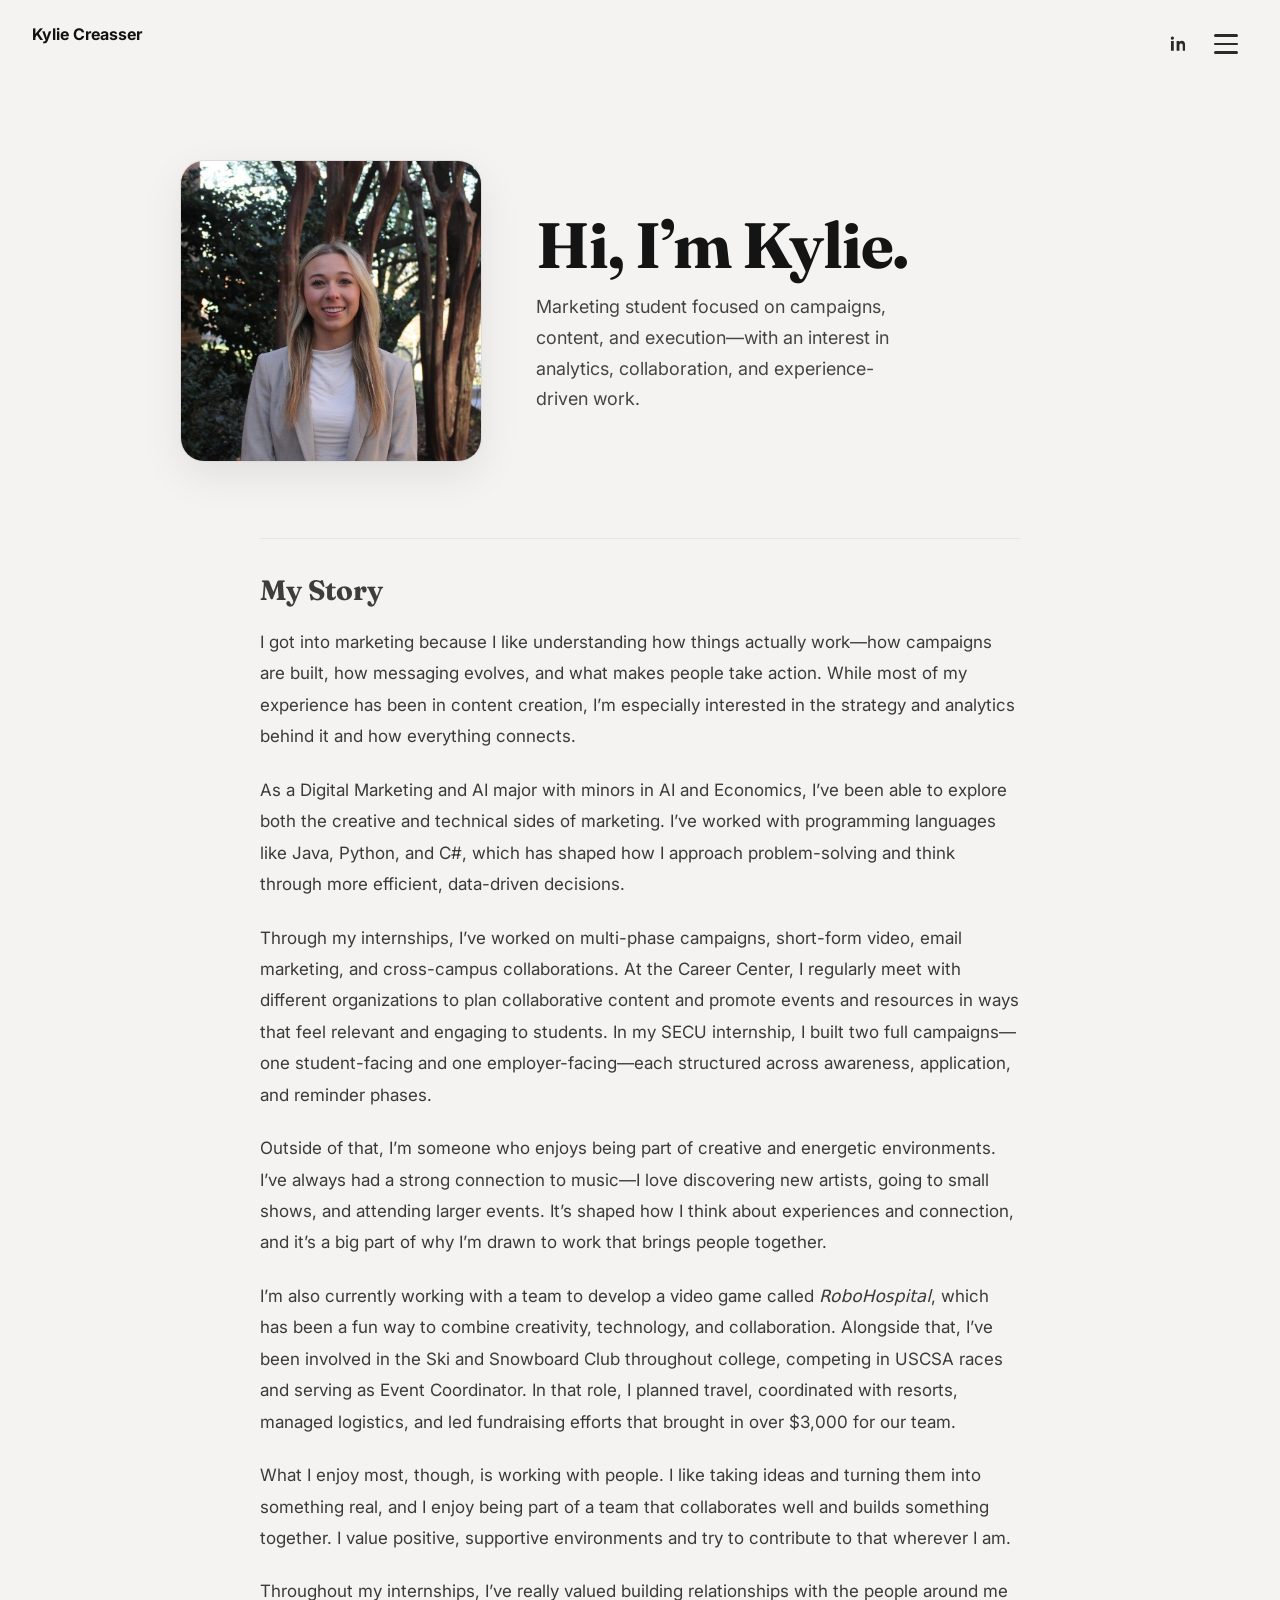
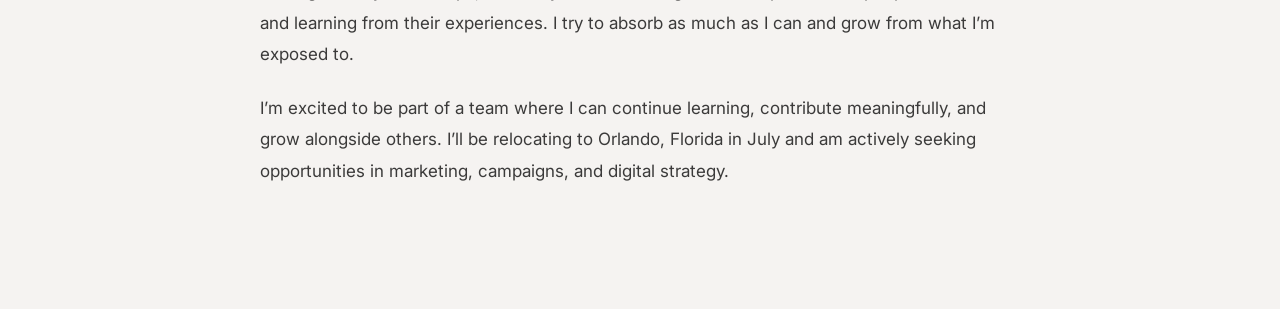
==== commit 282d251d: "more wording : D" ====
--- a/about.html
+++ b/about.html
@@ -54,13 +54,9 @@
       <div class="about-intro">
         <h1>Hi, I’m Kylie.</h1>
         <p class="hero-deck">
-          I got into marketing through a mix of creativity and structure—I like understanding how campaigns are built, how messaging evolves, and what actually makes people take action.
-
-          At the UNC Charlotte Career Center, I create content that promotes events and resources, but a big part of my role is also collaboration. I meet with different organizations across campus, identify opportunities to work together, and develop content that aligns with current trends and student behavior.
-
-          In my SECU internship, I focused more heavily on campaign strategy and execution. I built two full campaigns—one student-facing and one employer-facing—each structured in three phases: awareness, application, and reminder. This included social content, print assets, and email marketing designed to move audiences from initial interest to action.
-
-          I’m especially interested in roles that combine strategy and execution—where I can be part of a team building campaigns, working across platforms, and contributing to something bigger than just one piece of content.
+          <p class="hero-deck">
+            Marketing student focused on campaigns, content, and execution—with an interest in analytics, collaboration, and experience-driven work.
+            </p>
       </div>
     </div>
 
@@ -68,24 +64,36 @@
       <h2>My Story</h2>
     
       <p>
-        I’m someone who genuinely enjoys fast-paced, creative environments where no two days look the same. I’m drawn to marketing that feels lively, brings people together, and creates a real connection with its audience.
-      </p>
-    
-      <p>
-        Over the past few years, I’ve built experience in content creation, campaign planning, and brand storytelling through roles that blend creativity with strategy. I love creating content that feels cohesive and on-brand, but I also enjoy looking at the numbers behind it. Paying attention to analytics, timing, and performance is just as interesting to me as the creative side.
-      </p>
-    
-      <p>
-        At UNC Charlotte, I competed on the Ski and Snowboard Team while also serving as an event coordinator and helping lead fundraising efforts. That experience taught me how to stay organized, communicate clearly, and keep momentum in high-energy environments.
-      </p>
-    
-      <p>
-        A lot of how I approach work comes from growing up around a family-run business, where I saw how much reliability, work ethic, and genuine connection shape the way people experience a brand. It taught me the importance of being dependable, listening well, and building trust over time.
-      </p>
-    
-      <p>
-        I care a lot about the people I work with and the energy a team creates together. After graduation, I’ll be relocating to Orlando, Florida, and I’m excited to keep building in creative, people-focused marketing environments.
-      </p>
+        I got into marketing because I like understanding how things actually work—how campaigns are built, how messaging evolves, and what makes people take action. While most of my experience has been in content creation, I’m especially interested in the strategy and analytics behind it and how everything connects.
+        </p>
+        
+        <p>
+        As a Digital Marketing and AI major with minors in AI and Economics, I’ve been able to explore both the creative and technical sides of marketing. I’ve worked with programming languages like Java, Python, and C#, which has shaped how I approach problem-solving and think through more efficient, data-driven decisions.
+        </p>
+        
+        <p>
+        Through my internships, I’ve worked on multi-phase campaigns, short-form video, email marketing, and cross-campus collaborations. At the Career Center, I regularly meet with different organizations to plan collaborative content and promote events and resources in ways that feel relevant and engaging to students. In my SECU internship, I built two full campaigns—one student-facing and one employer-facing—each structured across awareness, application, and reminder phases.
+        </p>
+        
+        <p>
+        Outside of that, I’m someone who enjoys being part of creative and energetic environments. I’ve always had a strong connection to music—I love discovering new artists, going to small shows, and attending larger events. It’s shaped how I think about experiences and connection, and it’s a big part of why I’m drawn to work that brings people together.
+        </p>
+        
+        <p>
+        I’m also currently working with a team to develop a video game called <em>RoboHospital</em>, which has been a fun way to combine creativity, technology, and collaboration. Alongside that, I’ve been involved in the Ski and Snowboard Club throughout college, competing in USCSA races and serving as Event Coordinator. In that role, I planned travel, coordinated with resorts, managed logistics, and led fundraising efforts that brought in over $3,000 for our team.
+        </p>
+        
+        <p>
+        What I enjoy most, though, is working with people. I like taking ideas and turning them into something real, and I enjoy being part of a team that collaborates well and builds something together. I value positive, supportive environments and try to contribute to that wherever I am.
+        </p>
+        
+        <p>
+        Throughout my internships, I’ve really valued building relationships with the people around me and learning from their experiences. I try to absorb as much as I can and grow from what I’m exposed to.
+        </p>
+        
+        <p>
+        I’m excited to be part of a team where I can continue learning, contribute meaningfully, and grow alongside others. I’ll be relocating to Orlando, Florida in July and am actively seeking opportunities in marketing, campaigns, and digital strategy.
+        </p>
     </div>
   </div>
   
--- a/styles.css
+++ b/styles.css
@@ -401,7 +401,7 @@
  .portfolio-hero h1 {
   font-size: 72px;
   margin-bottom: 10px;
-  display: inline-block;
+  
 
   background: linear-gradient(
     90deg,
